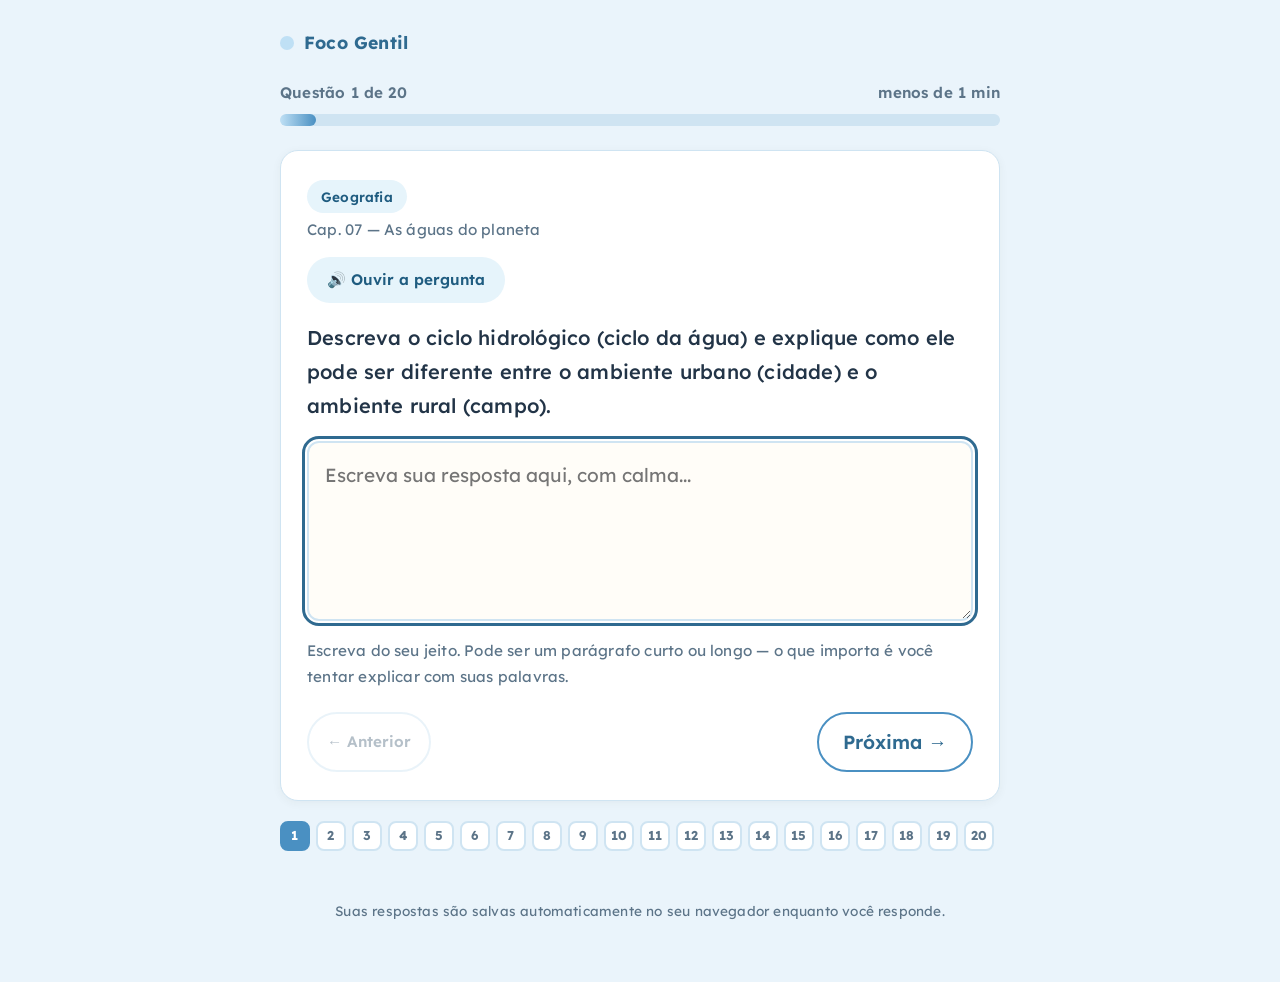
==== site/exam.html @ 33fe50f6 "Initial commit: Foco Gentil - simulados dissertativos acessiveis Site estatico (S3 + CloudFront) com" ====
<!DOCTYPE html>
<html lang="pt-BR">
<head>
<meta charset="UTF-8">
<meta name="viewport" content="width=device-width, initial-scale=1.0">
<title>Foco Gentil</title>
<link rel="stylesheet" href="css/style.css">
</head>
<body>
<div class="wrap">
  <div class="brand"><span class="dot"></span> Foco Gentil</div>

  <div class="progress-wrap">
    <div class="progress-label">
      <span id="progressoTexto">Questão 1 de 20</span>
      <span class="timer" id="tempoDecorrido">0 min</span>
    </div>
    <div class="progress-bar"><div class="progress-fill" id="progressoFill" style="width:5%"></div></div>
  </div>

  <div class="card">
    <span class="tag" id="materiaTag">Geografia</span>
    <div id="capituloTag" class="hint" style="margin-top:-10px; margin-bottom:14px;"></div>

    <img id="questaoImg" class="question-img" style="display:none;" alt="Imagem de apoio para a questão">

    <button class="speak-btn" id="btnOuvir">🔊 Ouvir a pergunta</button>

    <div class="question-text" id="perguntaTexto">Carregando...</div>

    <textarea id="respostaTexto" placeholder="Escreva sua resposta aqui, com calma..."></textarea>
    <p class="hint">Escreva do seu jeito. Pode ser um parágrafo curto ou longo — o que importa é você tentar explicar com suas palavras.</p>

    <div class="actions">
      <div class="left">
        <button class="ghost" id="btnAnterior">← Anterior</button>
      </div>
      <div class="right">
        <button class="secondary" id="btnProxima" style="display:none;">Próxima →</button>
        <button id="btnFinalizar" style="display:none;">Finalizar simulado ✓</button>
      </div>
    </div>

    <p class="status-msg" id="statusMsg" style="display:none;"></p>

    <div id="confirmBox" class="card" style="display:none; margin-top:18px; background:#eef7fc; border-color:var(--accent);">
      <p id="confirmMsg" style="margin-bottom:14px;"></p>
      <div class="actions">
        <div class="left"><button class="ghost" id="btnConfirmCancelar">Voltar e revisar</button></div>
        <div class="right"><button id="btnConfirmEnviar">Enviar mesmo assim</button></div>
      </div>
    </div>
  </div>

  <div class="dots" id="dots"></div>

  <footer class="note">Suas respostas são salvas automaticamente no seu navegador enquanto você responde.</footer>
</div>

<script src="js/config.js"></script>
<script src="js/app.js"></script>
</body>
</html>
---- site/css/style.css ----
@import url('https://fonts.googleapis.com/css2?family=Lexend:wght@400;500;600;700&display=swap');

:root {
  --bg: #eaf4fb;
  --panel: #ffffff;
  --ink: #223447;
  --ink-soft: #5c7488;
  --primary: #4a90c2;
  --primary-dark: #2f6a90;
  --accent: #bfe0f5;
  --accent-soft: #e6f4fb;
  --border: #cfe4f2;
  --danger: #c0503e;
  --focus: #2f6a90;
  --radius: 18px;
}

* {
  box-sizing: border-box;
}

html, body {
  margin: 0;
  padding: 0;
}

body {
  background: var(--bg);
  color: var(--ink);
  font-family: 'Lexend', 'Trebuchet MS', Verdana, sans-serif;
  font-size: 19px;
  line-height: 1.7;
  letter-spacing: 0.01em;
  min-height: 100vh;
  display: flex;
  flex-direction: column;
}

.wrap {
  max-width: 760px;
  margin: 0 auto;
  padding: 28px 20px 60px;
  width: 100%;
  flex: 1;
  display: flex;
  flex-direction: column;
}

h1, h2, h3 {
  line-height: 1.35;
  font-weight: 600;
  color: var(--ink);
}

h1 { font-size: 1.7rem; }
h2 { font-size: 1.35rem; }

p { margin: 0 0 1em; }

.card {
  background: var(--panel);
  border: 1px solid var(--border);
  border-radius: var(--radius);
  padding: 28px 26px;
  box-shadow: 0 2px 10px rgba(60, 50, 30, 0.05);
}

.brand {
  display: flex;
  align-items: center;
  gap: 10px;
  font-weight: 700;
  font-size: 1.1rem;
  color: var(--primary-dark);
  margin-bottom: 22px;
}

.brand .dot {
  width: 14px;
  height: 14px;
  border-radius: 50%;
  background: var(--accent);
  display: inline-block;
}

label {
  display: block;
  font-weight: 600;
  margin-bottom: 8px;
}

input[type="text"] {
  width: 100%;
  font: inherit;
  padding: 14px 16px;
  border: 2px solid var(--border);
  border-radius: 12px;
  background: #fffdf8;
  color: var(--ink);
}

input[type="text"]:focus, textarea:focus, button:focus, a.btn:focus {
  outline: 3px solid var(--focus);
  outline-offset: 2px;
}

textarea {
  width: 100%;
  font: inherit;
  padding: 16px;
  border: 2px solid var(--border);
  border-radius: 12px;
  background: #fffdf8;
  color: var(--ink);
  min-height: 180px;
  resize: vertical;
  line-height: 1.7;
}

button, a.btn {
  font: inherit;
  font-weight: 600;
  border: none;
  border-radius: 999px;
  padding: 14px 28px;
  cursor: pointer;
  background: var(--primary);
  color: #fff;
  display: inline-flex;
  align-items: center;
  gap: 8px;
  text-decoration: none;
  transition: transform 0.06s ease, background 0.15s ease;
}

button:hover, a.btn:hover {
  background: var(--primary-dark);
}

button:active, a.btn:active {
  transform: scale(0.98);
}

button.secondary {
  background: transparent;
  color: var(--primary-dark);
  border: 2px solid var(--primary);
  padding: 12px 24px;
}

button.secondary:hover {
  background: var(--accent-soft);
}

button.ghost {
  background: transparent;
  color: var(--ink-soft);
  border: 2px solid var(--border);
  padding: 10px 18px;
  font-size: 0.95rem;
}

button:disabled {
  opacity: 0.45;
  cursor: not-allowed;
}

.actions {
  display: flex;
  gap: 12px;
  flex-wrap: wrap;
  margin-top: 22px;
  justify-content: space-between;
}

.actions .left, .actions .right {
  display: flex;
  gap: 12px;
  flex-wrap: wrap;
}

.progress-wrap {
  margin-bottom: 24px;
}

.progress-label {
  display: flex;
  justify-content: space-between;
  font-size: 0.95rem;
  color: var(--ink-soft);
  margin-bottom: 8px;
  font-weight: 600;
}

.progress-bar {
  height: 12px;
  background: var(--border);
  border-radius: 999px;
  overflow: hidden;
}

.progress-fill {
  height: 100%;
  background: linear-gradient(90deg, var(--accent), var(--primary));
  border-radius: 999px;
  transition: width 0.25s ease;
}

.tag {
  display: inline-block;
  background: var(--accent-soft);
  color: #1f5c80;
  font-weight: 600;
  font-size: 0.85rem;
  padding: 5px 14px;
  border-radius: 999px;
  margin-bottom: 14px;
}

.question-text {
  font-size: 1.25rem;
  font-weight: 500;
  margin-bottom: 18px;
  white-space: pre-wrap;
}

.question-img {
  width: 100%;
  border-radius: 14px;
  margin-bottom: 18px;
  border: 1px solid var(--border);
  display: block;
}

.speak-btn {
  background: var(--accent-soft);
  color: #1f5c80;
  border: none;
  border-radius: 999px;
  padding: 10px 20px;
  font-weight: 600;
  font-size: 0.95rem;
  margin-bottom: 18px;
  cursor: pointer;
}

.speak-btn:hover {
  background: #cfe9f7;
}

.hint {
  color: var(--ink-soft);
  font-size: 0.95rem;
  margin-top: 8px;
}

.dots {
  display: flex;
  flex-wrap: wrap;
  gap: 6px;
  margin: 20px 0;
}

.dot-item {
  width: 30px;
  height: 30px;
  border-radius: 8px;
  border: 2px solid var(--border);
  background: #fff;
  font-size: 0.8rem;
  font-weight: 700;
  color: var(--ink-soft);
  display: flex;
  align-items: center;
  justify-content: center;
  cursor: pointer;
}

.dot-item.answered {
  background: var(--accent-soft);
  border-color: var(--accent);
  color: #1f5c80;
}

.dot-item.current {
  border-color: var(--primary);
  background: var(--primary);
  color: #fff;
}

.welcome-art {
  font-size: 3rem;
  margin-bottom: 6px;
}

.field-group {
  margin-bottom: 22px;
}

footer.note {
  text-align: center;
  color: var(--ink-soft);
  font-size: 0.85rem;
  margin-top: 28px;
}

.timer {
  color: var(--ink-soft);
  font-size: 0.95rem;
  font-weight: 600;
}

.center {
  text-align: center;
}

.status-msg {
  margin-top: 16px;
  font-weight: 600;
}

.status-msg.error { color: var(--danger); }
.status-msg.ok { color: var(--primary-dark); }

@media (max-width: 600px) {
  body { font-size: 18px; }
  .card { padding: 20px 18px; }
  .actions { flex-direction: column; align-items: stretch; }
  .actions .left, .actions .right { justify-content: stretch; }
  .actions button, .actions a.btn { flex: 1; justify-content: center; }
}
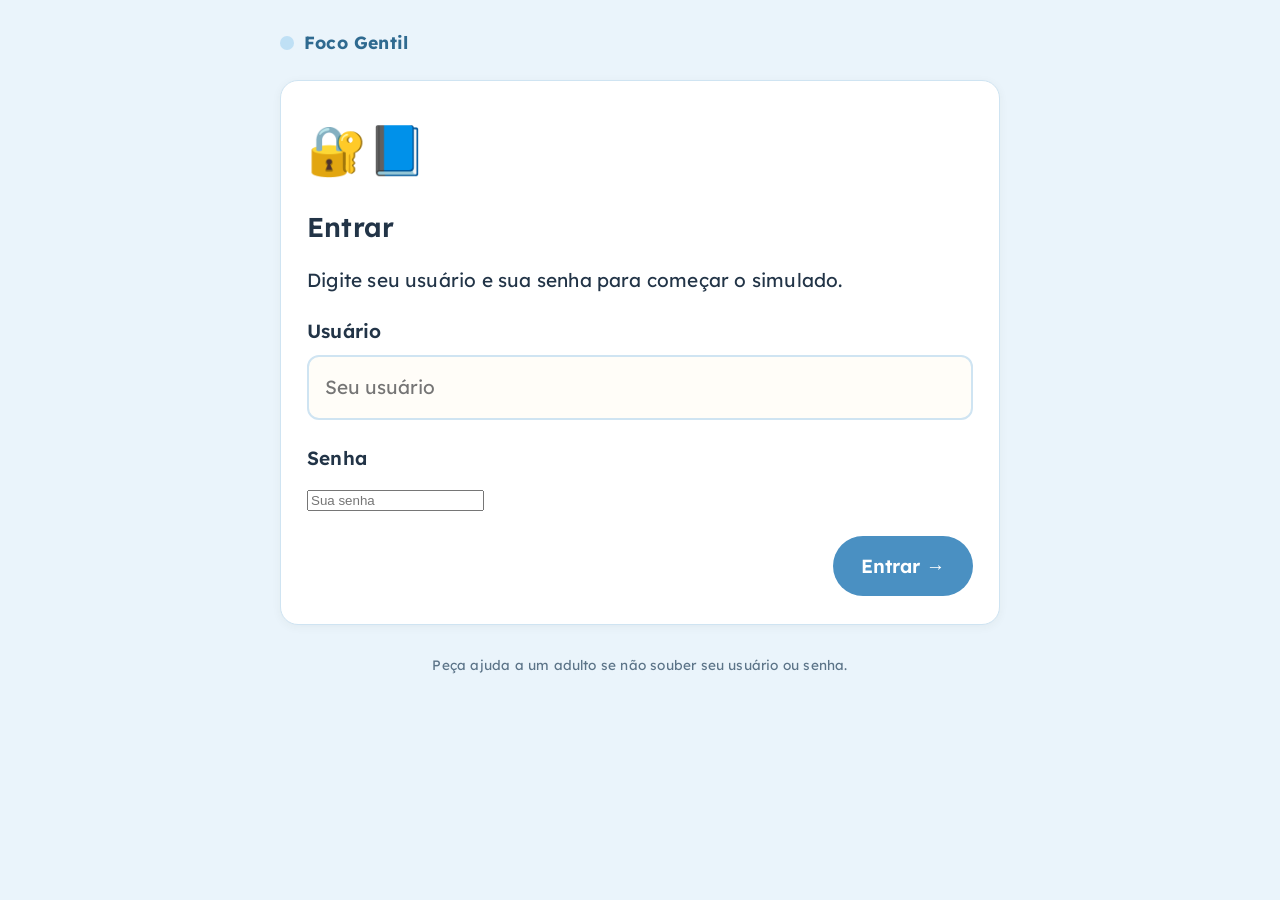
==== commit 65ec1e9e: "Adiciona autenticacao Cognito + separacao por aluno no DynamoDB - Cognito User Pool + App Client (fl" ====
--- a/site/exam.html
+++ b/site/exam.html
@@ -58,6 +58,12 @@
 </div>
 
 <script src="js/config.js"></script>
+<script src="js/auth.js"></script>
+<script>
+if (!(window.FocoGentilAuth && window.FocoGentilAuth.isLoggedIn())) {
+  window.location.href = 'login.html';
+}
+</script>
 <script src="js/app.js"></script>
 </body>
 </html>
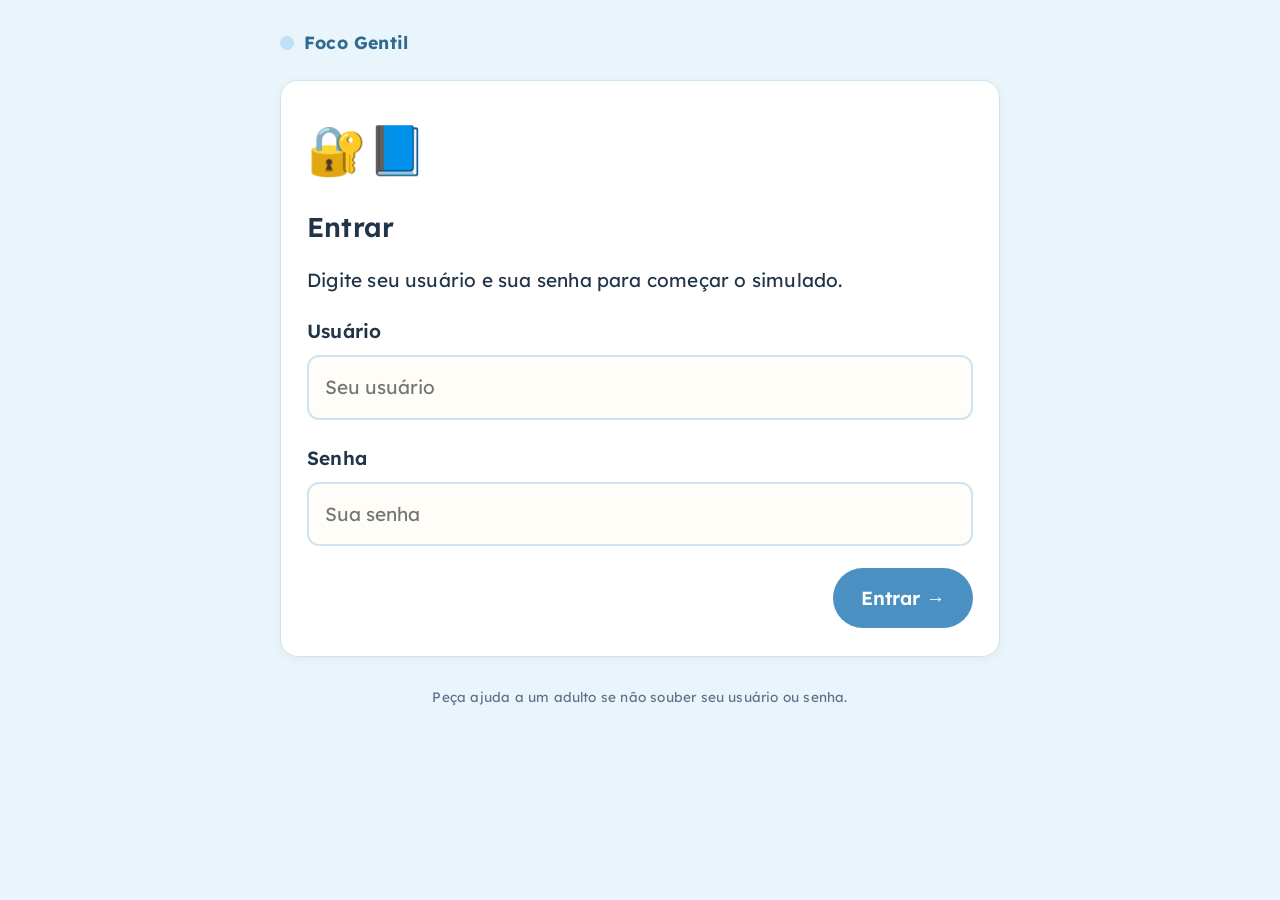
==== commit e54d713c: "Adiciona tela de escolha de materia e simulado de Lingua Portuguesa - site/materias.html + site/js/m" ====
--- a/site/exam.html
+++ b/site/exam.html
@@ -59,9 +59,13 @@
 
 <script src="js/config.js"></script>
 <script src="js/auth.js"></script>
+<script src="js/materias.js"></script>
 <script>
 if (!(window.FocoGentilAuth && window.FocoGentilAuth.isLoggedIn())) {
   window.location.href = 'login.html';
+}
+if (!getMateria(localStorage.getItem('focogentil_materia_atual'))) {
+  window.location.href = 'materias.html';
 }
 </script>
 <script src="js/app.js"></script>
--- a/site/css/style.css
+++ b/site/css/style.css
@@ -89,7 +89,7 @@
   margin-bottom: 8px;
 }
 
-input[type="text"] {
+input[type="text"], input[type="password"] {
   width: 100%;
   font: inherit;
   padding: 14px 16px;
@@ -99,7 +99,7 @@
   color: var(--ink);
 }
 
-input[type="text"]:focus, textarea:focus, button:focus, a.btn:focus {
+input[type="text"]:focus, input[type="password"]:focus, textarea:focus, button:focus, a.btn:focus {
   outline: 3px solid var(--focus);
   outline-offset: 2px;
 }
@@ -322,6 +322,64 @@
 .status-msg.error { color: var(--danger); }
 .status-msg.ok { color: var(--primary-dark); }
 
+.materia-grid {
+  display: grid;
+  grid-template-columns: repeat(auto-fit, minmax(200px, 1fr));
+  gap: 16px;
+  margin: 24px 0;
+}
+
+.materia-card {
+  font: inherit;
+  text-align: left;
+  cursor: pointer;
+  background: #fffdf8;
+  border: 2px solid var(--border);
+  border-radius: var(--radius);
+  padding: 24px 20px;
+  display: flex;
+  flex-direction: column;
+  gap: 8px;
+  transition: border-color 0.15s ease, transform 0.06s ease;
+}
+
+.materia-card:hover {
+  border-color: var(--primary);
+  background: var(--accent-soft);
+}
+
+.materia-card:active {
+  transform: scale(0.99);
+}
+
+.materia-icon {
+  font-size: 2.6rem;
+  line-height: 1;
+  width: 56px;
+  height: 56px;
+  display: flex;
+  align-items: center;
+  justify-content: center;
+}
+
+.materia-icon img {
+  width: 56px;
+  height: 56px;
+  border-radius: 12px;
+  object-fit: cover;
+}
+
+.materia-nome {
+  font-weight: 700;
+  font-size: 1.1rem;
+  color: var(--ink);
+}
+
+.materia-desc {
+  color: var(--ink-soft);
+  font-size: 0.95rem;
+}
+
 @media (max-width: 600px) {
   body { font-size: 18px; }
   .card { padding: 20px 18px; }
